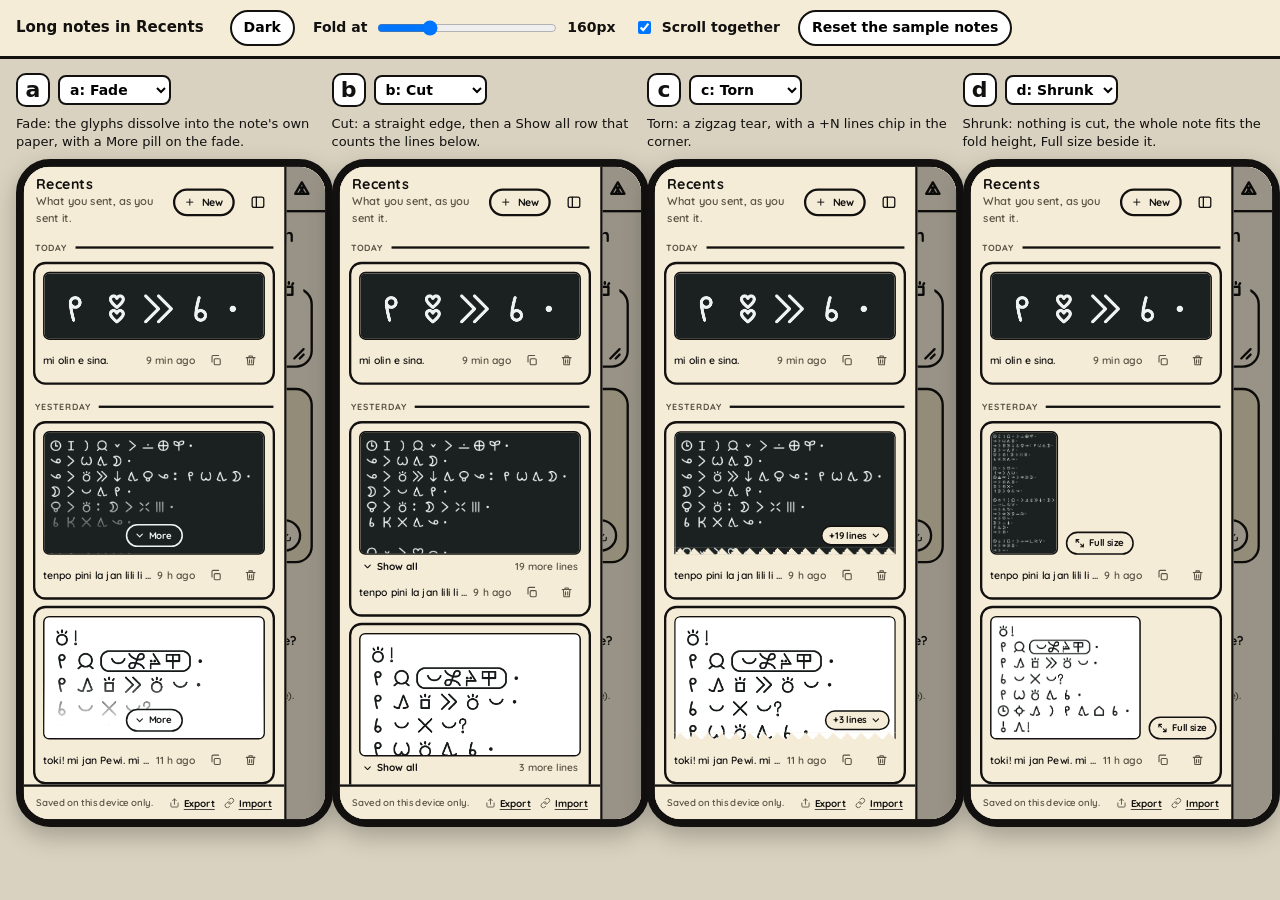
==== prototype/compare.html @ 345057c2 "Prototype: five ways to fold a long note in Recents A long note fills the whole shelf. The branch ca" ====
<!doctype html>
<html lang="en">
<head>
<meta charset="utf-8">
<meta name="viewport" content="width=device-width, initial-scale=1">
<title>Folded cards: compare</title>
<style>
  :root { --s: 1; }
  html, body { margin: 0; background: #d9d2c0; color: #121110; font: 600 14px/1.4 "Quicksand", "Avenir Next Rounded", ui-rounded, system-ui, sans-serif; }
  .bar { display: flex; flex-wrap: wrap; align-items: center; gap: 10px 18px; padding: 10px 16px; background: #f5ecd7; border-bottom: 3px solid #121110; position: sticky; top: 0; z-index: 2; }
  .bar h1 { font-size: 15px; margin: 0 8px 0 0; }
  .bar label { display: inline-flex; align-items: center; gap: 8px; }
  .bar input[type=range] { width: 180px; }
  .bar output { min-width: 4ch; font-variant-numeric: tabular-nums; }
  button { font: inherit; padding: 6px 12px; border: 2px solid #121110; border-radius: 999px; background: #fff; cursor: pointer; }
  button[aria-pressed="true"] { background: #e8c583; }
  .row { display: flex; gap: 14px; padding: 14px 16px 30px; align-items: flex-start; }
  .slot { width: calc(390px * var(--s)); flex: none; }
  .slot header { display: flex; align-items: center; gap: 8px; margin: 0 0 8px; }
  .slot header b { font-size: 22px; width: 30px; height: 30px; display: grid; place-items: center; border: 2px solid #121110; border-radius: 10px; background: #fff; }
  .slot header select { font: inherit; font-weight: 700; padding: 4px 6px; border: 2px solid #121110; border-radius: 8px; background: #fff; max-width: calc(100% - 40px); }
  .slot p { margin: 0 0 8px; font-weight: 500; font-size: 13px; min-height: 2.8em; }
  figure { margin: 0; width: 390px; height: 844px; transform: scale(var(--s)); transform-origin: top left; border: 10px solid #121110; border-radius: 44px; overflow: hidden; background: #000; box-shadow: 0 12px 30px rgb(0 0 0 / .25); }
  .slot .fit { height: calc(844px * var(--s) + 20px); }
  iframe { width: 390px; height: 844px; border: 0; display: block; background: #f5ecd7; }
</style>
</head>
<body>
<div class="bar">
  <h1>Long notes in Recents</h1>
  <button type="button" id="dark" aria-pressed="false">Dark</button>
  <label>Fold at <input type="range" id="max" min="100" max="320" step="4" value="160"> <output id="maxv">160px</output></label>
  <label><input type="checkbox" id="sync" checked> Scroll together</label>
  <button type="button" id="seed">Reset the sample notes</button>
</div>
<div class="row" id="row"></div>
<script>
const VARIANTS = {
  a: "Fade: the glyphs dissolve into the note's own paper, with a More pill on the fade.",
  b: "Cut: a straight edge, then a Show all row that counts the lines below.",
  c: "Torn: a zigzag tear, with a +N lines chip in the corner.",
  d: "Shrunk: nothing is cut, the whole note fits the fold height, Full size beside it.",
  e: "Scroll: the note scrolls inside its own frame; the fade goes at the end.",
};
const now = Date.now(), m = 6e4, h = 36e5;
const SAMPLE = [
  { text: "mi olin e sina.", size: "s", style: "night", names: true, sentences: true, at: now - 9 * m },
  { text: `tenpo pini la jan lili li lon ma kasi. ona li wile tawa mun.
ona li toki e ni tawa mama ona: "mi wile tawa mun. mun li pona tawa mi."
mama li toki: "mun li weka mute. sina ken ala tawa ona."

jan lili li pilin ike. taso ona li awen wile.
tenpo pimeja ale la ona li lukin e mun. ona li toki tawa mun.
mun li toki ala. taso mun li suno tawa ona.

tenpo suno wan la jan lili li kama sona e ni: mun li lon insa pi telo suli.
ona li tawa telo. ona li lukin e mun lon telo. ona li pilin pona.
"mun li lon ni. mi tawa mun." ona li toki.

tenpo ni la jan lili li lon poka pi telo suli. ona li lukin e mun. ona li pona.`, size: "s", style: "night", names: true, sentences: true, at: now - 9 * h },
  { text: `toki! mi jan Pewi. mi kama sona e toki pona.
sina pona ala pona? mi wile toki tawa sina.
tenpo suno kama la mi tawa tomo sina. o awen!`, size: "s", style: "paper", names: true, sentences: true, at: now - 11 * h },
  { text: `o kute e ni. mi pali e ilo sin. ilo ni li sitelen e toki pona. sina ken kepeken ona lon ilo sina. mi wile e ni: sina lukin e ona. sina pilin seme? o toki tawa mi. mi wile pona e ona. tenpo kama la ona li ken pali e ijo mute. mi pilin pona tan ni.`, size: "s", style: "night", names: true, sentences: false, at: now - 30 * h },
  { text: "toki a! sina seme?", size: "s", style: "night", names: true, sentences: true, at: now - 31 * h },
];
const KEY = "ilo-sitelen:recents";
function seed() { localStorage.setItem(KEY, JSON.stringify(SAMPLE)); localStorage.removeItem("ilo-sitelen:text"); }
if (!localStorage.getItem(KEY)) seed();

const order = ["a", "b", "c", "d"];
const row = document.getElementById("row");
const frames = [];
let theme = "light";
const maxEl = document.getElementById("max"), maxV = document.getElementById("maxv");
const post = (f, msg) => { try { f.contentWindow.postMessage(msg, "*"); } catch {} };
const settle = (f) => { post(f, { theme }); post(f, { cardMax: +maxEl.value }); };

order.forEach((v, i) => {
  const slot = document.createElement("div"); slot.className = "slot";
  const head = document.createElement("header");
  const letter = document.createElement("b"); letter.textContent = v;
  const sel = document.createElement("select");
  for (const k of Object.keys(VARIANTS)) { const o = document.createElement("option"); o.value = k; o.textContent = k + ": " + VARIANTS[k].split(":")[0]; o.selected = k === v; sel.append(o); }
  head.append(letter, sel);
  const desc = document.createElement("p"); desc.textContent = VARIANTS[v];
  const fit = document.createElement("div"); fit.className = "fit";
  const fig = document.createElement("figure");
  const f = document.createElement("iframe"); f.title = "Variant " + v;
  const load = (k) => { f.src = "../index.html?variant=" + k + "&shelf=1&slot=" + i; letter.textContent = k; desc.textContent = VARIANTS[k]; };
  sel.addEventListener("change", () => load(sel.value));
  f.addEventListener("load", () => { settle(f); hookScroll(f); });
  fig.append(f); fit.append(fig); slot.append(head, desc, fit); row.append(slot);
  frames.push(f);
  load(v);
});

document.getElementById("dark").addEventListener("click", (e) => {
  theme = theme === "dark" ? "light" : "dark";
  e.currentTarget.setAttribute("aria-pressed", String(theme === "dark"));
  frames.forEach((f) => post(f, { theme }));
});
maxEl.addEventListener("input", () => { maxV.textContent = maxEl.value + "px"; frames.forEach((f) => post(f, { cardMax: +maxEl.value })); });
document.getElementById("seed").addEventListener("click", () => { seed(); frames.forEach((f) => { f.contentWindow.location.reload(); }); });

// The shelf list in one frame scrolls the others, same origin so the list is reachable directly.
let syncing = false;
function hookScroll(f) {
  const list = f.contentDocument && f.contentDocument.getElementById("s-list");
  if (!list) return;
  list.addEventListener("scroll", () => {
    if (syncing || !document.getElementById("sync").checked) return;
    syncing = true;
    for (const o of frames) if (o !== f) { const l = o.contentDocument && o.contentDocument.getElementById("s-list"); if (l) l.scrollTop = list.scrollTop; }
    requestAnimationFrame(() => { syncing = false; });
  }, { passive: true });
}

function scale() { document.documentElement.style.setProperty("--s", Math.min(1, (innerWidth - 32 - 14 * 3) / (390 * 4))); }
addEventListener("resize", scale); scale();
</script>
</body>
</html>
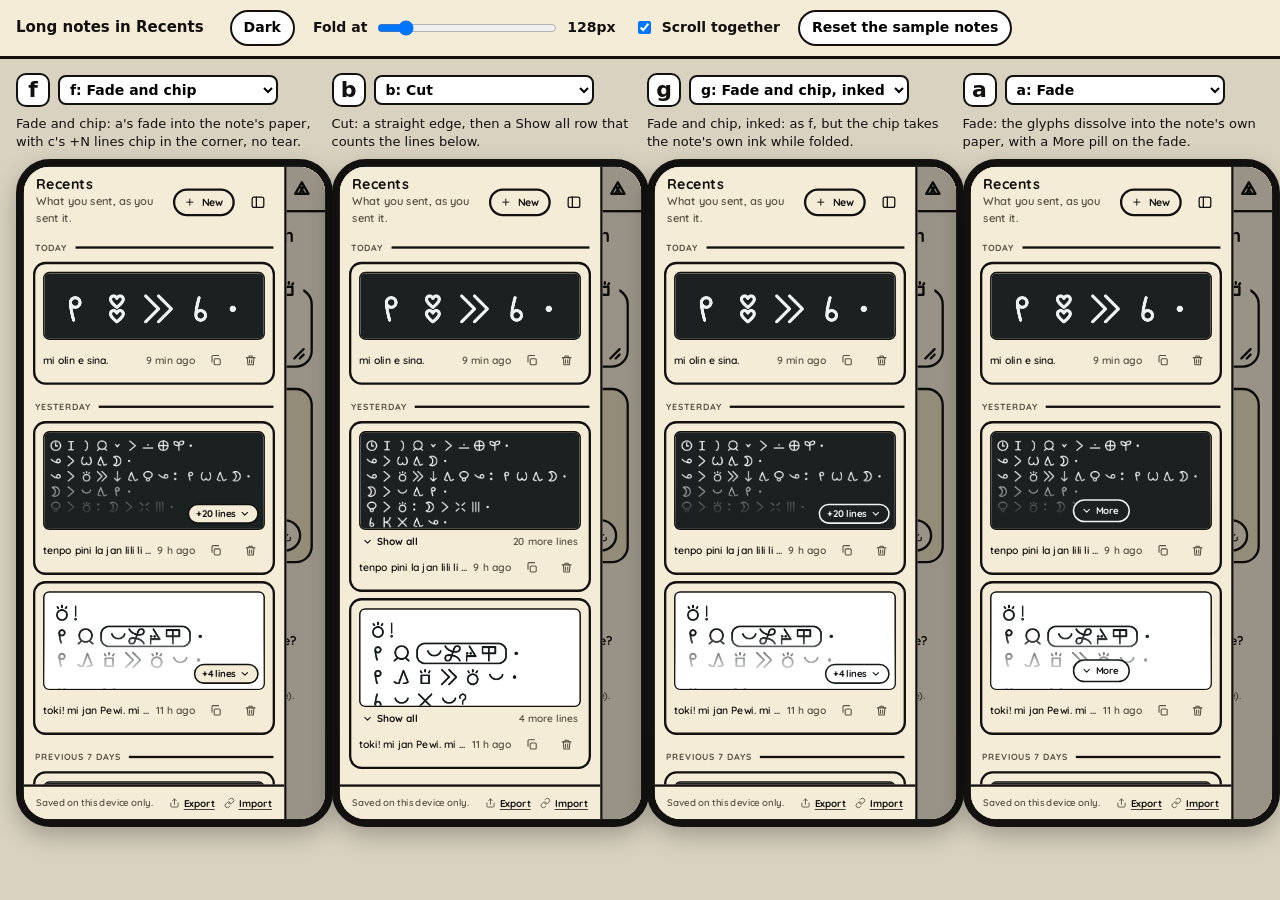
==== commit f2df1535: "Prototype: f and g, a's fade with c's chip and no tear, fold at 128px The user liked b, then asked f" ====
--- a/prototype/compare.html
+++ b/prototype/compare.html
@@ -29,7 +29,7 @@
 <div class="bar">
   <h1>Long notes in Recents</h1>
   <button type="button" id="dark" aria-pressed="false">Dark</button>
-  <label>Fold at <input type="range" id="max" min="100" max="320" step="4" value="160"> <output id="maxv">160px</output></label>
+  <label>Fold at <input type="range" id="max" min="100" max="320" step="4" value="128"> <output id="maxv">128px</output></label>
   <label><input type="checkbox" id="sync" checked> Scroll together</label>
   <button type="button" id="seed">Reset the sample notes</button>
 </div>
@@ -41,6 +41,8 @@
   c: "Torn: a zigzag tear, with a +N lines chip in the corner.",
   d: "Shrunk: nothing is cut, the whole note fits the fold height, Full size beside it.",
   e: "Scroll: the note scrolls inside its own frame; the fade goes at the end.",
+  f: "Fade and chip: a's fade into the note's paper, with c's +N lines chip in the corner, no tear.",
+  g: "Fade and chip, inked: as f, but the chip takes the note's own ink while folded.",
 };
 const now = Date.now(), m = 6e4, h = 36e5;
 const SAMPLE = [
@@ -63,12 +65,13 @@
 tenpo suno kama la mi tawa tomo sina. o awen!`, size: "s", style: "paper", names: true, sentences: true, at: now - 11 * h },
   { text: `o kute e ni. mi pali e ilo sin. ilo ni li sitelen e toki pona. sina ken kepeken ona lon ilo sina. mi wile e ni: sina lukin e ona. sina pilin seme? o toki tawa mi. mi wile pona e ona. tenpo kama la ona li ken pali e ijo mute. mi pilin pona tan ni.`, size: "s", style: "night", names: true, sentences: false, at: now - 30 * h },
   { text: "toki a! sina seme?", size: "s", style: "night", names: true, sentences: true, at: now - 31 * h },
+  { text: "kili\nkasi\nmoku\ntelo\nsuno\nmun\nseli\nko", size: "s", style: "night", names: true, sentences: true, at: now - 50 * h },
 ];
 const KEY = "ilo-sitelen:recents";
 function seed() { localStorage.setItem(KEY, JSON.stringify(SAMPLE)); localStorage.removeItem("ilo-sitelen:text"); }
 if (!localStorage.getItem(KEY)) seed();
 
-const order = ["a", "b", "c", "d"];
+const order = ["f", "b", "g", "a"];
 const row = document.getElementById("row");
 const frames = [];
 let theme = "light";
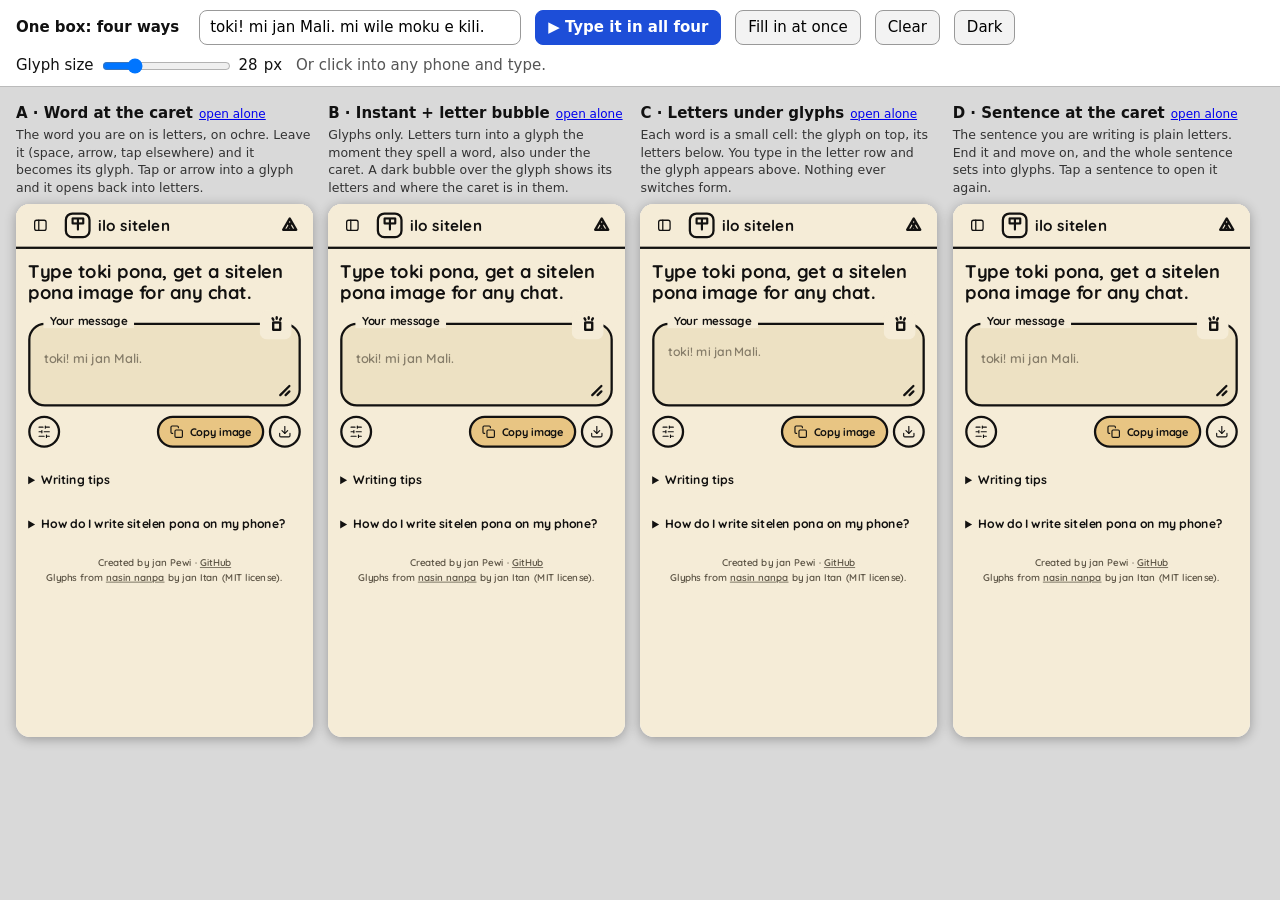
==== commit e6d207f1: "Prototype: one box for typing and preview (?variant=) An experiment, not for merging as it stands. Q" ====
--- a/prototype/compare.html
+++ b/prototype/compare.html
@@ -1,126 +1,58 @@
 <!doctype html>
 <html lang="en">
-<head>
 <meta charset="utf-8">
 <meta name="viewport" content="width=device-width, initial-scale=1">
-<title>Folded cards: compare</title>
+<title>PROTOTYPE: one box for typing and preview</title>
 <style>
   :root { --s: 1; }
-  html, body { margin: 0; background: #d9d2c0; color: #121110; font: 600 14px/1.4 "Quicksand", "Avenir Next Rounded", ui-rounded, system-ui, sans-serif; }
-  .bar { display: flex; flex-wrap: wrap; align-items: center; gap: 10px 18px; padding: 10px 16px; background: #f5ecd7; border-bottom: 3px solid #121110; position: sticky; top: 0; z-index: 2; }
-  .bar h1 { font-size: 15px; margin: 0 8px 0 0; }
-  .bar label { display: inline-flex; align-items: center; gap: 8px; }
-  .bar input[type=range] { width: 180px; }
-  .bar output { min-width: 4ch; font-variant-numeric: tabular-nums; }
-  button { font: inherit; padding: 6px 12px; border: 2px solid #121110; border-radius: 999px; background: #fff; cursor: pointer; }
-  button[aria-pressed="true"] { background: #e8c583; }
-  .row { display: flex; gap: 14px; padding: 14px 16px 30px; align-items: flex-start; }
+  body { margin: 0; font: 15px/1.4 system-ui, sans-serif; background: #d9d9d9; color: #111; }
+  header { position: sticky; top: 0; z-index: 2; display: flex; flex-wrap: wrap; align-items: center; gap: 10px 14px; padding: 10px 16px; background: #fff; border-bottom: 1px solid #bbb; }
+  header strong { margin-right: 6px; }
+  header input[type=text] { font: inherit; padding: 6px 10px; width: 300px; border: 1px solid #999; border-radius: 8px; }
+  header button { font: inherit; padding: 6px 12px; border: 1px solid #999; border-radius: 8px; background: #f3f3f3; cursor: pointer; }
+  header button.go { background: #1d4ed8; border-color: #1d4ed8; color: #fff; font-weight: 600; }
+  header label { display: inline-flex; align-items: center; gap: 6px; }
+  .row { display: flex; gap: calc(20px * var(--s)); padding: 16px; }
   .slot { width: calc(390px * var(--s)); flex: none; }
-  .slot header { display: flex; align-items: center; gap: 8px; margin: 0 0 8px; }
-  .slot header b { font-size: 22px; width: 30px; height: 30px; display: grid; place-items: center; border: 2px solid #121110; border-radius: 10px; background: #fff; }
-  .slot header select { font: inherit; font-weight: 700; padding: 4px 6px; border: 2px solid #121110; border-radius: 8px; background: #fff; max-width: calc(100% - 40px); }
-  .slot p { margin: 0 0 8px; font-weight: 500; font-size: 13px; min-height: 2.8em; }
-  figure { margin: 0; width: 390px; height: 844px; transform: scale(var(--s)); transform-origin: top left; border: 10px solid #121110; border-radius: 44px; overflow: hidden; background: #000; box-shadow: 0 12px 30px rgb(0 0 0 / .25); }
-  .slot .fit { height: calc(844px * var(--s) + 20px); }
-  iframe { width: 390px; height: 844px; border: 0; display: block; background: #f5ecd7; }
+  .slot h2 { margin: 0 0 2px; font-size: 15px; }
+  .slot h2 a { font-weight: 400; font-size: 12px; margin-left: 6px; }
+  .slot p { margin: 0 0 8px; font-size: 12.5px; color: #333; min-height: 5.6em; }
+  .frame { width: calc(390px * var(--s)); height: calc(700px * var(--s)); overflow: hidden; border-radius: 14px; box-shadow: 0 2px 12px rgba(0, 0, 0, 0.3); background: #fff; }
+  iframe { width: 390px; height: 700px; border: 0; transform: scale(var(--s)); transform-origin: 0 0; }
 </style>
-</head>
-<body>
-<div class="bar">
-  <h1>Long notes in Recents</h1>
-  <button type="button" id="dark" aria-pressed="false">Dark</button>
-  <label>Fold at <input type="range" id="max" min="100" max="320" step="4" value="128"> <output id="maxv">128px</output></label>
-  <label><input type="checkbox" id="sync" checked> Scroll together</label>
-  <button type="button" id="seed">Reset the sample notes</button>
-</div>
+<header>
+  <strong>One box: four ways</strong>
+  <input type="text" id="demo-text" value="toki! mi jan Mali. mi wile moku e kili." aria-label="Sentence to type">
+  <button class="go" id="play">▶ Type it in all four</button>
+  <button id="set">Fill in at once</button>
+  <button id="clear">Clear</button>
+  <button id="dark">Dark</button>
+  <label>Glyph size <input type="range" id="gs" min="20" max="56" value="28"> <span id="gs-v">28</span>px</label>
+  <span style="color:#555">Or click into any phone and type.</span>
+</header>
 <div class="row" id="row"></div>
 <script>
-const VARIANTS = {
-  a: "Fade: the glyphs dissolve into the note's own paper, with a More pill on the fade.",
-  b: "Cut: a straight edge, then a Show all row that counts the lines below.",
-  c: "Torn: a zigzag tear, with a +N lines chip in the corner.",
-  d: "Shrunk: nothing is cut, the whole note fits the fold height, Full size beside it.",
-  e: "Scroll: the note scrolls inside its own frame; the fade goes at the end.",
-  f: "Fade and chip: a's fade into the note's paper, with c's +N lines chip in the corner, no tear.",
-  g: "Fade and chip, inked: as f, but the chip takes the note's own ink while folded.",
-};
-const now = Date.now(), m = 6e4, h = 36e5;
-const SAMPLE = [
-  { text: "mi olin e sina.", size: "s", style: "night", names: true, sentences: true, at: now - 9 * m },
-  { text: `tenpo pini la jan lili li lon ma kasi. ona li wile tawa mun.
-ona li toki e ni tawa mama ona: "mi wile tawa mun. mun li pona tawa mi."
-mama li toki: "mun li weka mute. sina ken ala tawa ona."
-
-jan lili li pilin ike. taso ona li awen wile.
-tenpo pimeja ale la ona li lukin e mun. ona li toki tawa mun.
-mun li toki ala. taso mun li suno tawa ona.
-
-tenpo suno wan la jan lili li kama sona e ni: mun li lon insa pi telo suli.
-ona li tawa telo. ona li lukin e mun lon telo. ona li pilin pona.
-"mun li lon ni. mi tawa mun." ona li toki.
-
-tenpo ni la jan lili li lon poka pi telo suli. ona li lukin e mun. ona li pona.`, size: "s", style: "night", names: true, sentences: true, at: now - 9 * h },
-  { text: `toki! mi jan Pewi. mi kama sona e toki pona.
-sina pona ala pona? mi wile toki tawa sina.
-tenpo suno kama la mi tawa tomo sina. o awen!`, size: "s", style: "paper", names: true, sentences: true, at: now - 11 * h },
-  { text: `o kute e ni. mi pali e ilo sin. ilo ni li sitelen e toki pona. sina ken kepeken ona lon ilo sina. mi wile e ni: sina lukin e ona. sina pilin seme? o toki tawa mi. mi wile pona e ona. tenpo kama la ona li ken pali e ijo mute. mi pilin pona tan ni.`, size: "s", style: "night", names: true, sentences: false, at: now - 30 * h },
-  { text: "toki a! sina seme?", size: "s", style: "night", names: true, sentences: true, at: now - 31 * h },
-  { text: "kili\nkasi\nmoku\ntelo\nsuno\nmun\nseli\nko", size: "s", style: "night", names: true, sentences: true, at: now - 50 * h },
-];
-const KEY = "ilo-sitelen:recents";
-function seed() { localStorage.setItem(KEY, JSON.stringify(SAMPLE)); localStorage.removeItem("ilo-sitelen:text"); }
-if (!localStorage.getItem(KEY)) seed();
-
-const order = ["f", "b", "g", "a"];
-const row = document.getElementById("row");
-const frames = [];
-let theme = "light";
-const maxEl = document.getElementById("max"), maxV = document.getElementById("maxv");
-const post = (f, msg) => { try { f.contentWindow.postMessage(msg, "*"); } catch {} };
-const settle = (f) => { post(f, { theme }); post(f, { cardMax: +maxEl.value }); };
-
-order.forEach((v, i) => {
-  const slot = document.createElement("div"); slot.className = "slot";
-  const head = document.createElement("header");
-  const letter = document.createElement("b"); letter.textContent = v;
-  const sel = document.createElement("select");
-  for (const k of Object.keys(VARIANTS)) { const o = document.createElement("option"); o.value = k; o.textContent = k + ": " + VARIANTS[k].split(":")[0]; o.selected = k === v; sel.append(o); }
-  head.append(letter, sel);
-  const desc = document.createElement("p"); desc.textContent = VARIANTS[v];
-  const fit = document.createElement("div"); fit.className = "fit";
-  const fig = document.createElement("figure");
-  const f = document.createElement("iframe"); f.title = "Variant " + v;
-  const load = (k) => { f.src = "../index.html?variant=" + k + "&shelf=1&slot=" + i; letter.textContent = k; desc.textContent = VARIANTS[k]; };
-  sel.addEventListener("change", () => load(sel.value));
-  f.addEventListener("load", () => { settle(f); hookScroll(f); });
-  fig.append(f); fit.append(fig); slot.append(head, desc, fit); row.append(slot);
-  frames.push(f);
-  load(v);
-});
-
-document.getElementById("dark").addEventListener("click", (e) => {
-  theme = theme === "dark" ? "light" : "dark";
-  e.currentTarget.setAttribute("aria-pressed", String(theme === "dark"));
-  frames.forEach((f) => post(f, { theme }));
-});
-maxEl.addEventListener("input", () => { maxV.textContent = maxEl.value + "px"; frames.forEach((f) => post(f, { cardMax: +maxEl.value })); });
-document.getElementById("seed").addEventListener("click", () => { seed(); frames.forEach((f) => { f.contentWindow.location.reload(); }); });
-
-// The shelf list in one frame scrolls the others, same origin so the list is reachable directly.
-let syncing = false;
-function hookScroll(f) {
-  const list = f.contentDocument && f.contentDocument.getElementById("s-list");
-  if (!list) return;
-  list.addEventListener("scroll", () => {
-    if (syncing || !document.getElementById("sync").checked) return;
-    syncing = true;
-    for (const o of frames) if (o !== f) { const l = o.contentDocument && o.contentDocument.getElementById("s-list"); if (l) l.scrollTop = list.scrollTop; }
-    requestAnimationFrame(() => { syncing = false; });
-  }, { passive: true });
-}
-
-function scale() { document.documentElement.style.setProperty("--s", Math.min(1, (innerWidth - 32 - 14 * 3) / (390 * 4))); }
-addEventListener("resize", scale); scale();
+  const V = [
+    ["a", "A · Word at the caret", "The word you are on is letters, on ochre. Leave it (space, arrow, tap elsewhere) and it becomes its glyph. Tap or arrow into a glyph and it opens back into letters."],
+    ["b", "B · Instant + letter bubble", "Glyphs only. Letters turn into a glyph the moment they spell a word, also under the caret. A dark bubble over the glyph shows its letters and where the caret is in them."],
+    ["c", "C · Letters under glyphs", "Each word is a small cell: the glyph on top, its letters below. You type in the letter row and the glyph appears above. Nothing ever switches form."],
+    ["d", "D · Sentence at the caret", "The sentence you are writing is plain letters. End it and move on, and the whole sentence sets into glyphs. Tap a sentence to open it again."],
+  ];
+  const row = document.getElementById("row"), frames = [];
+  for (const [k, name, desc] of V) {
+    const slot = document.createElement("section"); slot.className = "slot";
+    slot.innerHTML = `<h2>${name}<a href="../?variant=${k}" target="_blank">open alone</a></h2><p>${desc}</p><div class="frame"><iframe src="../?variant=${k}" title="${name}"></iframe></div>`;
+    row.append(slot); frames.push(slot.querySelector("iframe"));
+  }
+  const send = (m) => frames.forEach((f) => f.contentWindow.postMessage(m, location.origin));
+  const fit = () => document.documentElement.style.setProperty("--s", Math.min(1, (innerWidth - 32 - 60) / (4 * 390)));
+  addEventListener("resize", fit); fit();
+  const t = document.getElementById("demo-text");
+  document.getElementById("play").onclick = () => send({ demo: t.value });
+  document.getElementById("set").onclick = () => send({ text: t.value });
+  document.getElementById("clear").onclick = () => send({ text: "" });
+  let dark = false;
+  document.getElementById("dark").onclick = (e) => { dark = !dark; e.target.textContent = dark ? "Light" : "Dark"; send({ theme: dark ? "dark" : "light" }); };
+  document.getElementById("gs").oninput = (e) => { document.getElementById("gs-v").textContent = e.target.value; send({ gs: +e.target.value }); };
 </script>
-</body>
 </html>
